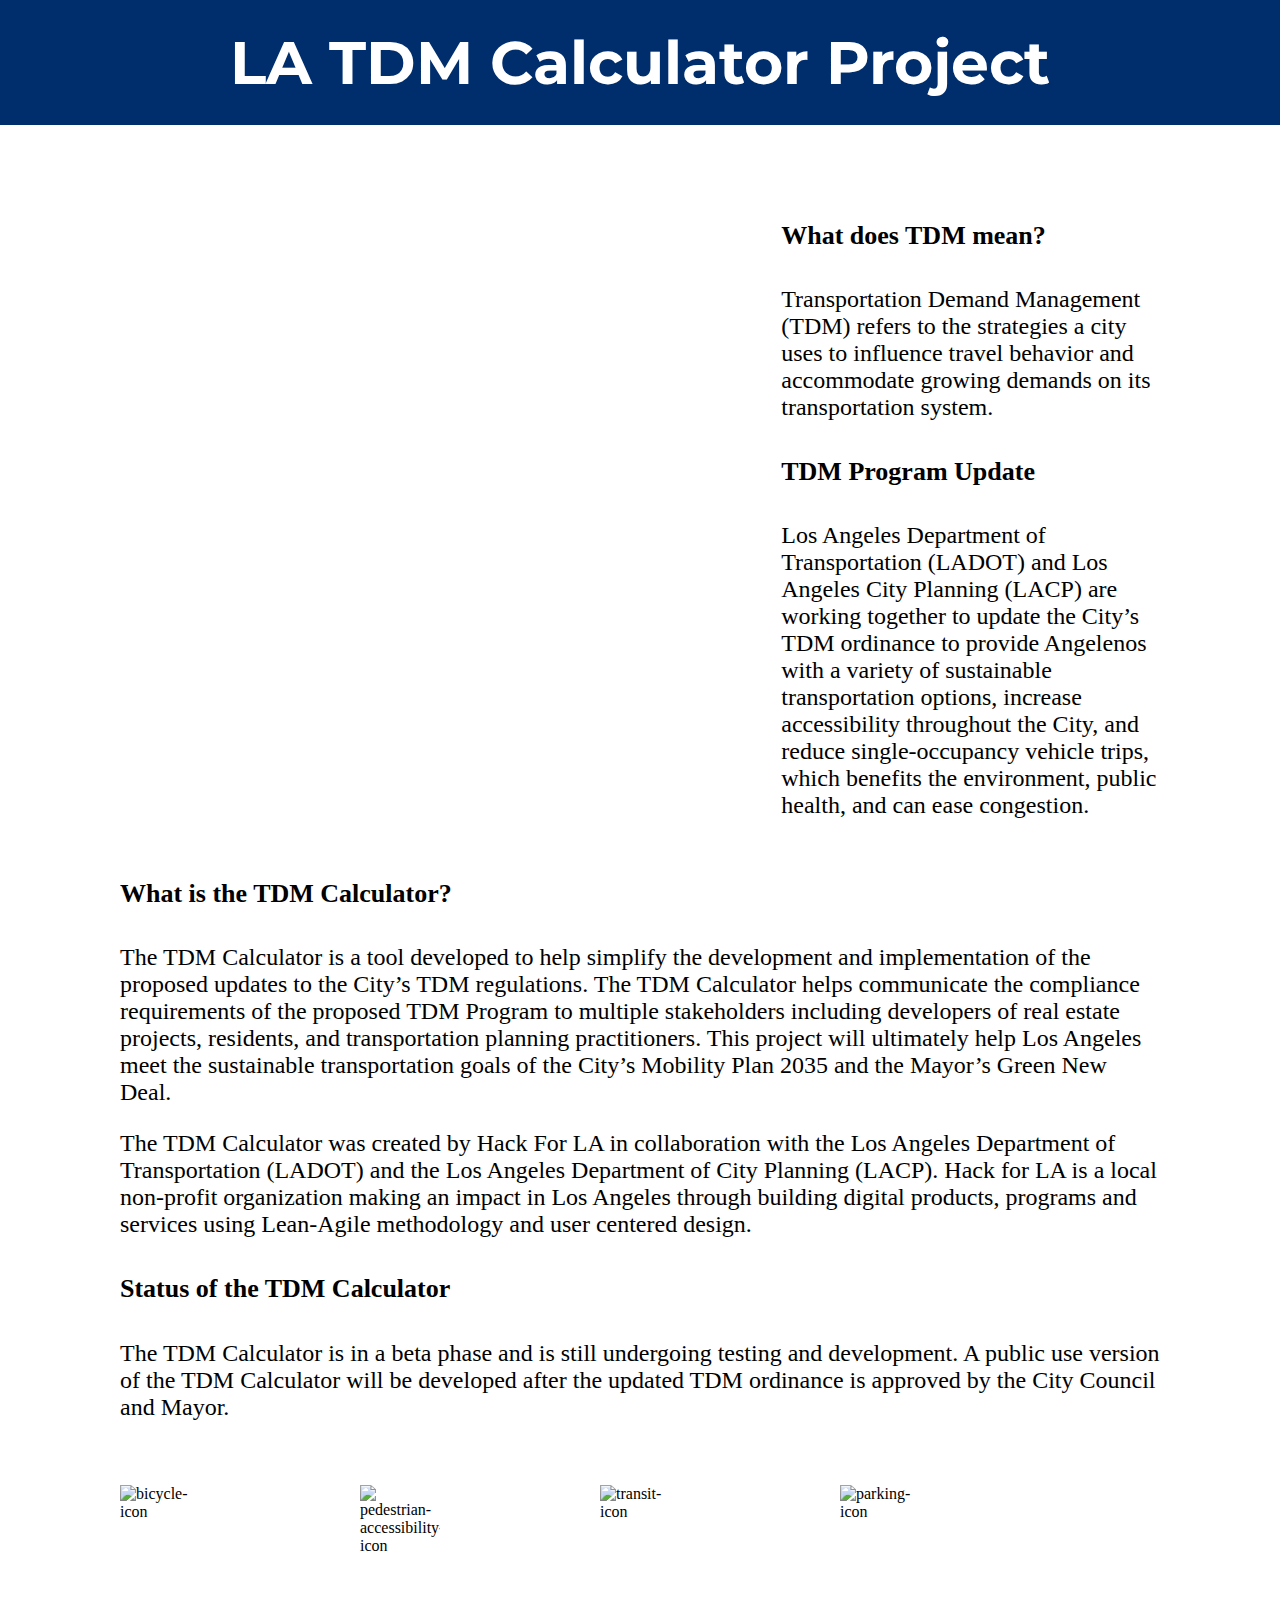
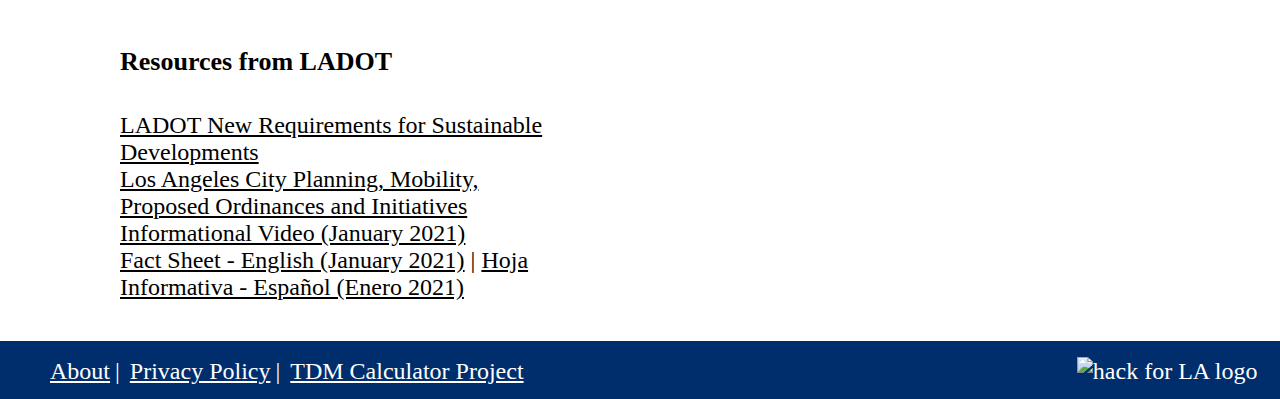
==== index.html @ 83fa420b "aligned v2 index.html layout with figma" ====
<!DOCTYPE html>
<html lang="en">
<head>
    <script></script>
    <meta charset="UTF-8">
    <meta http-equiv="X-UA-Compatible" content="IE=edge">
    <meta name="viewport" content="width=device-width, initial-scale=1.0">
    <link rel="stylesheet" href="style.css"></link>
    <link href="https://fonts.googleapis.com/css2?family=Montserrat:wght@500&display=swap" rel="stylesheet">
    <link href="src/fonts/Calibri.ttf" rel="stylesheet"></link>
    <title>LA TDM Calculator</title>
</head>
<body>
    <header></header>
    <main>
        <div class="header-bg-img">
            <h1>
                LA TDM Calculator Project
            </h1>
        </div>
        <section class="body-section">
            <div style="display: flex; flex-direction: row;">
                <div class="laptop-mockup" style="flex: 5; margin-right:30px;" ></div>
                <div style="flex: 3;">
                    <h4 style="position: relative;">What does TDM mean?</h4>
                    <p style="justify-self: flex start;">Transportation Demand Management (TDM) refers to the strategies a city uses to influence travel behavior and accommodate growing demands on its transportation system. </p>
           
                    <div>
                        <h4>TDM Program Update</h4>
                        <p>Los Angeles Department of Transportation (LADOT) and Los Angeles City Planning (LACP) are working together to update the City’s TDM ordinance to provide Angelenos with a variety of sustainable transportation options, increase accessibility throughout the City, and reduce single-occupancy vehicle trips, which benefits the environment, public health, and can ease congestion. </p>
                    </div>
                </div>            
            </div>

            <div>
                <h4>What is the TDM Calculator?</h4>
                <p>The TDM Calculator is a tool developed to help simplify the development and implementation of the proposed updates to the City’s TDM regulations. The TDM Calculator helps communicate the compliance requirements of the proposed TDM Program to multiple stakeholders including developers of real estate projects, residents, and transportation planning practitioners. This project will ultimately help Los Angeles meet the sustainable transportation goals of the City’s Mobility Plan 2035 and the Mayor’s Green New Deal. </p> 
            </div>
            <p>The TDM Calculator was created by Hack For LA in collaboration with the Los Angeles Department of Transportation (LADOT) and the Los Angeles Department of City Planning (LACP). Hack for LA is a local non-profit organization making an impact in Los Angeles through building digital products, programs and services using Lean-Agile methodology and user centered design. </p>
            <div>
                <h4>Status of the TDM Calculator</h4>
                <p>The TDM Calculator is in a beta phase and is still undergoing testing and development. A public use version of the TDM Calculator will be developed after the updated TDM ordinance is approved by the City Council and Mayor. </p>
            </div>
            <div class="logo-container">
                <ul>
                <li class="logo-item" style="margin-left: 0px;">
                    <img src="src/img/bicycle-icon.png" alt="bicycle-icon">
                </li>
                <li class="logo-item">
                    <img src="src/img/pedestrian-accessibility-icon.png" alt="pedestrian-accessibility-icon">
                </li>
                <li class="logo-item">
                    <img src="src/img/transit-icon.png" alt="transit-icon">
                </li>
                <li class="logo-item">
                    <img src="src/img/parking-icon.png" alt="parking-icon">
                </li>
            </ul>
                <div class="resource-container" style="margin-left: 0px;">
                    <h4 style="margin-top: 40px;">Resources from LADOT</h4>
                    <div class="body-text">
                        <a href="https://ladot.lacity.org/businesses/development-review#new-requirements-for-sustainable-developments">LADOT New Requirements for Sustainable Developments</a> 
                        <br>
                        <a href="https://planning.lacity.org/plans-policies/initiatives-policies/mobility">Los Angeles City Planning, Mobility, Proposed Ordinances and Initiatives</a> 
                        <br>
                        <a href="https://www.youtube.com/watch?v=mAxseCqySuM&ab_channel=Planning4LA">Informational Video (January 2021)</a>
                        <br>
                        <a href="https://planning.lacity.org/odocument/d7e3780b-3155-44a4-98cf-0fd673a6612b/TDM-FactSheet_English.pdf">Fact Sheet - English (January 2021)</a> |
                        <a href="https://planning.lacity.org/odocument/9dae2614-5b29-4dce-8b8d-9060f6900386/TDM-FactSheet_Spanish.pdf">Hoja Informativa - Español (Enero 2021)</a>    
                    </div>
                </div>
            </div>
        </section>
    </main>

    
</body>
<footer class="main-footer">
    <nav> 
        <div>
            <ul class="inline-list">
                <li>
                    <a href="https://www.hackforla.org/" rel='next'>
                    About
                    </a>
                </li>
                <li> | </li>
                <li>
                    <a href="/privacy-policy.html" rel='next'>
                    Privacy Policy
                    </a>
                </li>
                <li> | </li>
                <li>
                    <a href="https://www.hackforla.org/" rel='next'>
                    TDM Calculator Project
                    </a>
                </li>
                <li class="footer-logo">
                    <div id="hfla-logo">
                        <a href="https://www.hackforla.org/"><img src="/src/img/hackforla-logo.png" alt="hack for LA logo"></a>
                    </div> 
                </li>
            </ul>
            
        </div>
    </nav>
</footer>
</html>
---- style.css ----
body {
    font-family: Calibri;
    background-color: #ffffff;
    color: #000000;
    margin: 0 0 0 0;
}

body a {
    color: #000000;
}

.header-bg-img h1 {
    display: flex;
    margin-block-start: 0px;
    margin-block-end: 0px;
    color: #ffffff;
    align-items: center;
    text-align: center;
    font-family: 'Montserrat', sans-serif;
    font-weight: bold;
    font-size: 60px;
}

.header-bg-img {
    height: 75px;
    display: flex;
    background-color: #002E6D;
    width: 100%;
    justify-content: center;
    padding-top: 25px;
    padding-bottom: 25px;
}


h2 {
    color:#0F2940;
    font-size:32px; 
    font-weight: 700;

  }


h4 {
    position: relative;
    font-family: Calibri;
    font-style: normal;
 
    font-size: 26px;
    line-height: 32px;
}



.body-section {
    padding: 60px 120px 40px 120px;
}

.body-text {


    font-size: 24px; 
    font-weight: 400;
}

p {


    font-size: 24px; 
    font-weight: 400;
}

.laptop-mockup {
    /* position: relative;
    left: 6.25%;
    right: 73.26%;
    top: 57.82%;
    bottom: 34.76%; */
    /* width: 295px;
    height: 177.7px; */
    background-image: url('src/img/Laptop-Mockup.png');
    background-size: contain;
    background-repeat: no-repeat;
    background-position: center;
}

.logo-container ul {
    display: flex;
    padding-inline-start: 0px;
}

.logo-item {
    margin:40px 80px 40px 80px;
    display: block;
    /* grid-row: auto; */
    width: 80px;
    height: 81px;
  
}

.logo-container .logo-item img {
    display: block;
    /* margin-left: auto;
    margin-right: auto; */
}

.logo-container .resource-container {
    display: block;
    padding-right: 600px;
    padding-left:0px;
  }

.main-footer {
    background: #002E6D;
    position: absolute;
    left: 0;
    width: 100%;
}
  


ul.inline-list {
    display: flex;
    margin-block-start: 1px;
    margin-block-end: 1px;
    margin-bottom: 1%;
}

.main-footer .inline-list li {
    display: block;
    margin-top: auto;
    color: #FFFFFF;
    font-family: Calibri;
    font-style: normal;
    font-weight: normal;
    font-size:24px;
    line-height: 29px;
    list-style-type: none;
    padding: 15px 0px 0px 5px;

}

.main-footer .inline-list a {
    color: #FFFFFF;
    font-family: Calibri;
    font-style: normal;
    font-weight: normal;
    font-size:24px;
    line-height: 29px;
    list-style-type: none;
    padding: 50px 0px 0px 5px;
}

.inline-list .footer-logo {
    flex-grow: 1;
}

#hfla-logo img {
    height: 20%;
    padding-right: 3%;
    float: right;

}
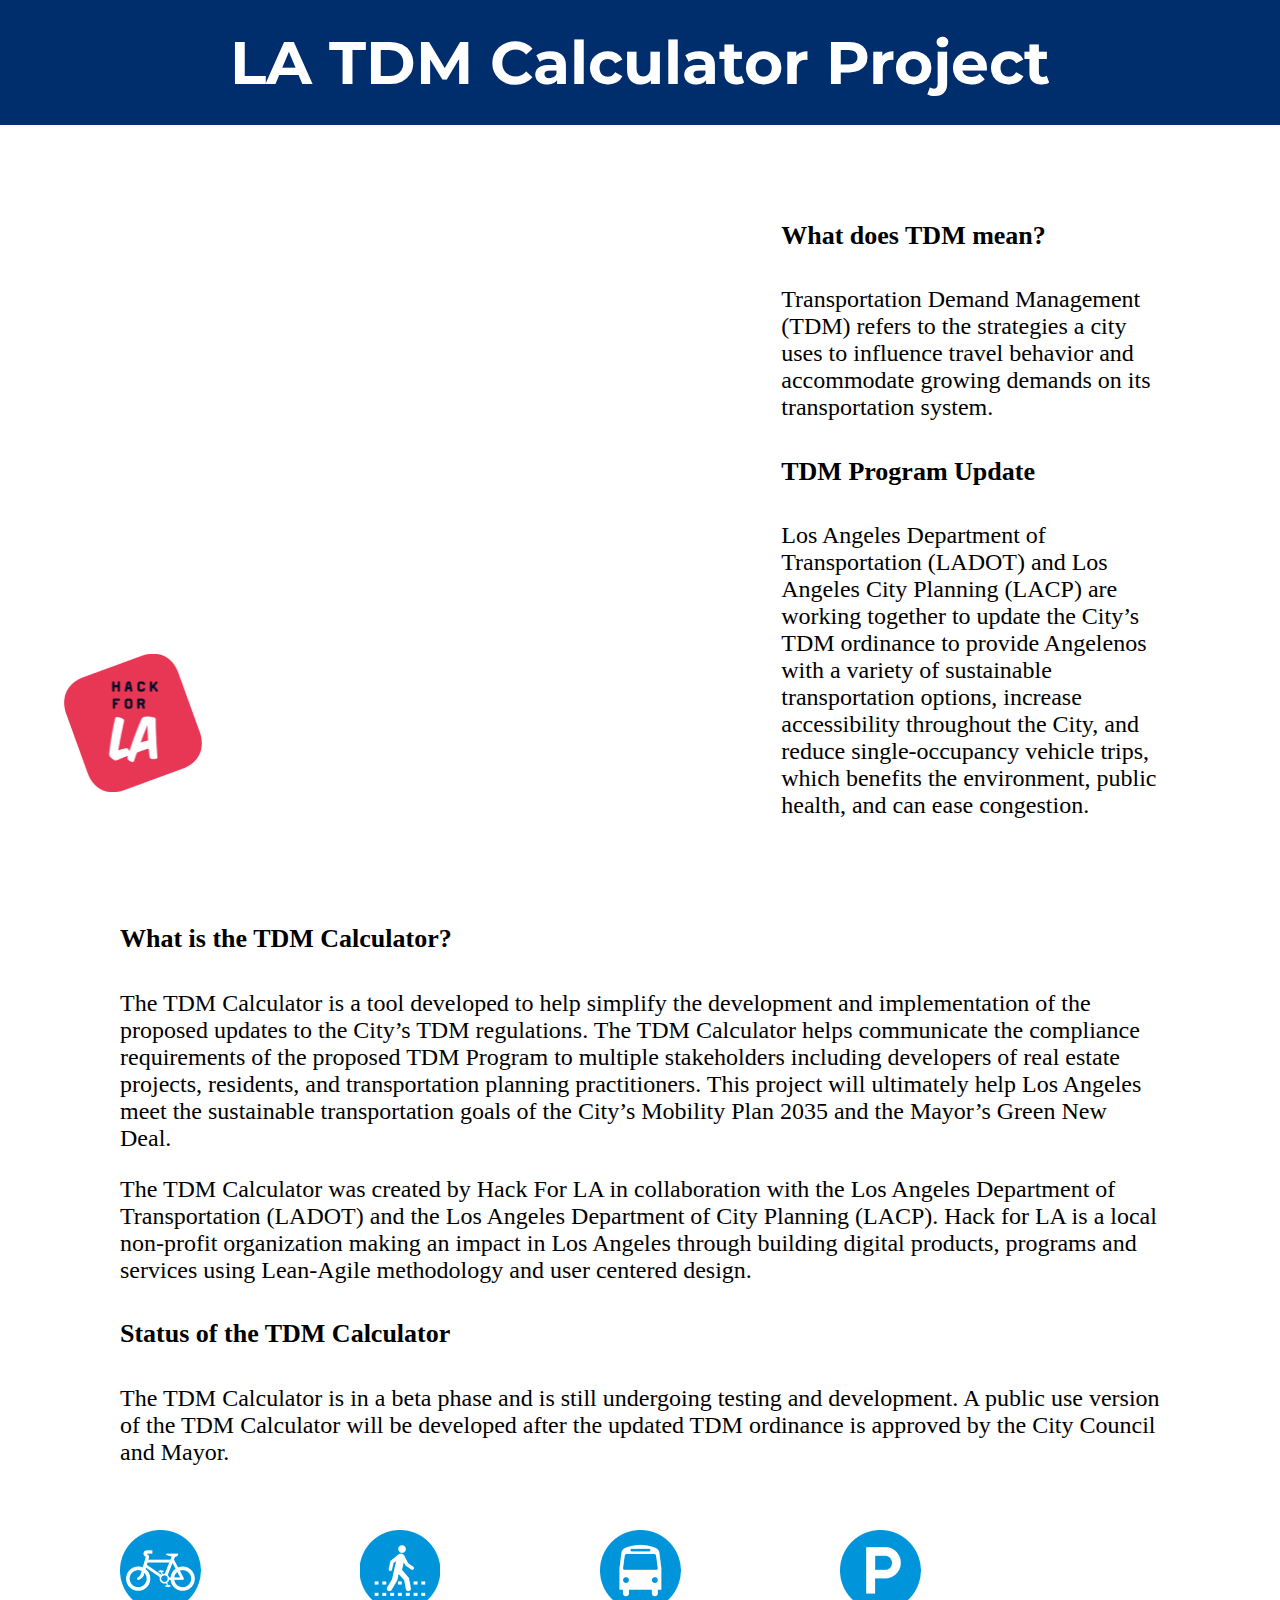
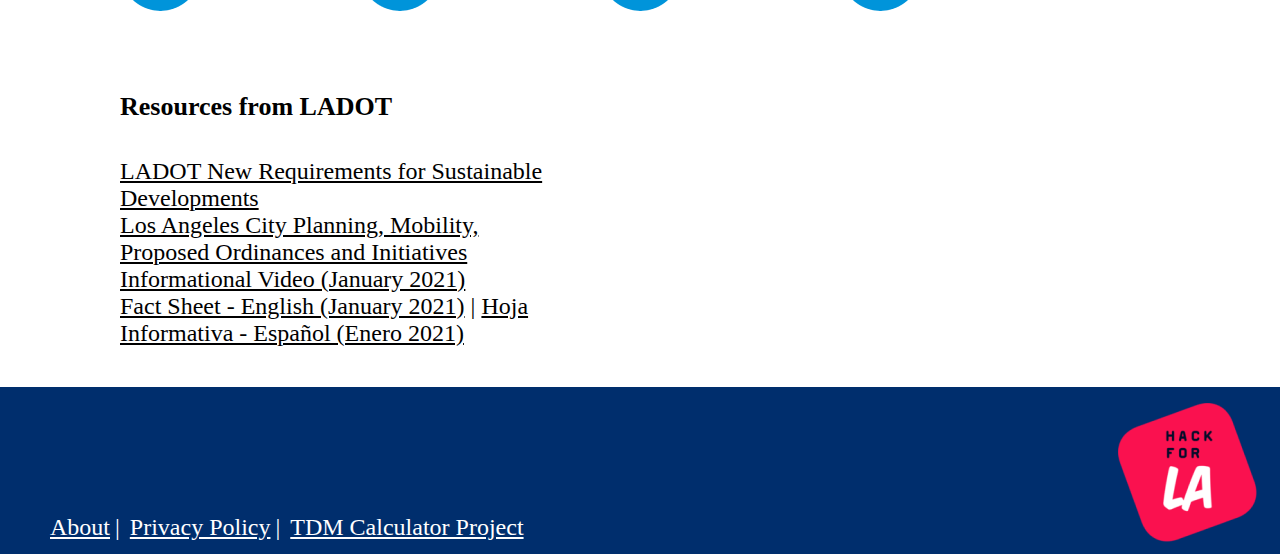
==== commit c76b7b5f: "Merge pull request #6 from qiqicodes/v2-tdm-calculator-landing-pages" ====
--- a/index.html
+++ b/index.html
@@ -24,15 +24,16 @@
                 <div style="flex: 3;">
                     <h4 style="position: relative;">What does TDM mean?</h4>
                     <p style="justify-self: flex start;">Transportation Demand Management (TDM) refers to the strategies a city uses to influence travel behavior and accommodate growing demands on its transportation system. </p>
-           
                     <div>
                         <h4>TDM Program Update</h4>
                         <p>Los Angeles Department of Transportation (LADOT) and Los Angeles City Planning (LACP) are working together to update the City’s TDM ordinance to provide Angelenos with a variety of sustainable transportation options, increase accessibility throughout the City, and reduce single-occupancy vehicle trips, which benefits the environment, public health, and can ease congestion. </p>
                     </div>
                 </div>            
             </div>
-
             <div>
+                <img class="logo-overlay" src="/src/img/HackforLA-logo-overlay.png" alt="hack for la logo">
+            </div>
+            <div style="margin-top: 80px;">
                 <h4>What is the TDM Calculator?</h4>
                 <p>The TDM Calculator is a tool developed to help simplify the development and implementation of the proposed updates to the City’s TDM regulations. The TDM Calculator helps communicate the compliance requirements of the proposed TDM Program to multiple stakeholders including developers of real estate projects, residents, and transportation planning practitioners. This project will ultimately help Los Angeles meet the sustainable transportation goals of the City’s Mobility Plan 2035 and the Mayor’s Green New Deal. </p> 
             </div>
--- a/style.css
+++ b/style.css
@@ -3,6 +3,8 @@
     background-color: #ffffff;
     color: #000000;
     margin: 0 0 0 0;
+    font-size: 24px; 
+    font-weight: 400;
 }
 
 body a {
@@ -33,18 +35,13 @@
 
 
 h2 {
-    color:#0F2940;
     font-size:32px; 
     font-weight: 700;
-
-  }
+}
 
 
 h4 {
-    position: relative;
-    font-family: Calibri;
     font-style: normal;
- 
     font-size: 26px;
     line-height: 32px;
 }
@@ -55,34 +52,22 @@
     padding: 60px 120px 40px 120px;
 }
 
-.body-text {
-
-
-    font-size: 24px; 
-    font-weight: 400;
-}
-
-p {
-
-
-    font-size: 24px; 
-    font-weight: 400;
-}
-
 .laptop-mockup {
-    /* position: relative;
-    left: 6.25%;
-    right: 73.26%;
-    top: 57.82%;
-    bottom: 34.76%; */
-    /* width: 295px;
-    height: 177.7px; */
     background-image: url('src/img/Laptop-Mockup.png');
     background-size: contain;
     background-repeat: no-repeat;
     background-position: center;
+    z-index: 1;
 }
 
+.logo-overlay {
+    position: absolute;
+    width: 138px;
+    height: 138px;
+    bottom: 12%;
+    left:5%;
+    z-index: 4;
+}
 .logo-container ul {
     display: flex;
     padding-inline-start: 0px;
@@ -91,16 +76,12 @@
 .logo-item {
     margin:40px 80px 40px 80px;
     display: block;
-    /* grid-row: auto; */
     width: 80px;
     height: 81px;
-  
 }
 
 .logo-container .logo-item img {
     display: block;
-    /* margin-left: auto;
-    margin-right: auto; */
 }
 
 .logo-container .resource-container {
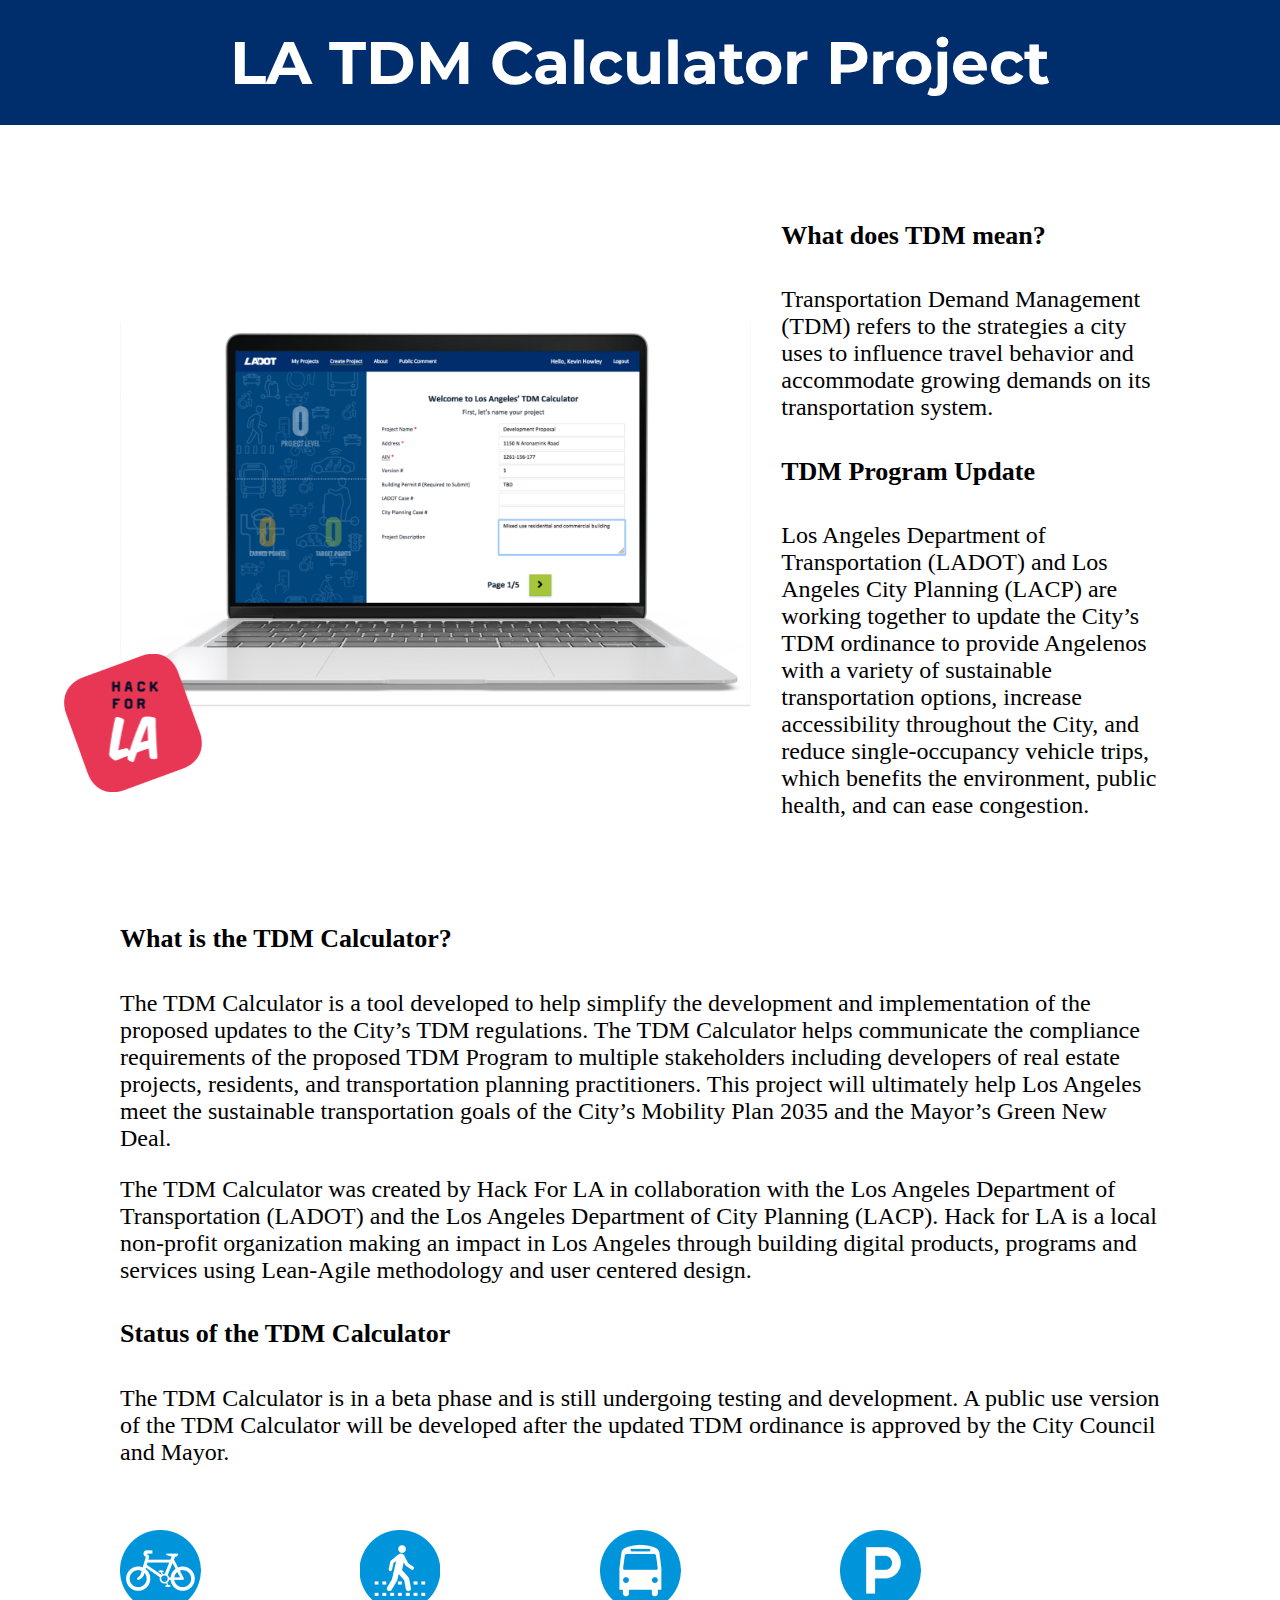
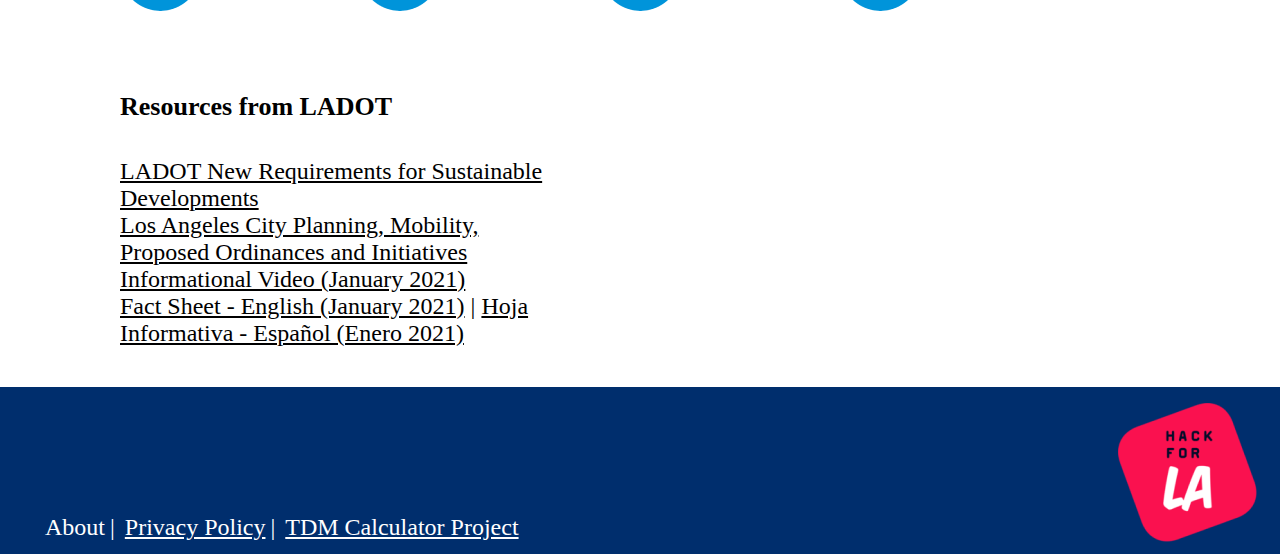
==== commit 5b60c536: "Merge pull request #9 from qiqicodes/v2-tdm-calculator-landing-pages" ====
--- a/index.html
+++ b/index.html
@@ -81,9 +81,7 @@
         <div>
             <ul class="inline-list">
                 <li>
-                    <a href="https://www.hackforla.org/" rel='next'>
                     About
-                    </a>
                 </li>
                 <li> | </li>
                 <li>
@@ -93,7 +91,7 @@
                 </li>
                 <li> | </li>
                 <li>
-                    <a href="https://www.hackforla.org/" rel='next'>
+                    <a href="https://www.hackforla.org/projects/tdm-calculator" rel='next'>
                     TDM Calculator Project
                     </a>
                 </li>
@@ -107,4 +105,4 @@
         </div>
     </nav>
 </footer>
-</html>+</html>
--- a/style.css
+++ b/style.css
@@ -53,7 +53,7 @@
 }
 
 .laptop-mockup {
-    background-image: url('src/img/Laptop-Mockup.png');
+    background-image: url('src/img/laptop-mockup.png');
     background-size: contain;
     background-repeat: no-repeat;
     background-position: center;
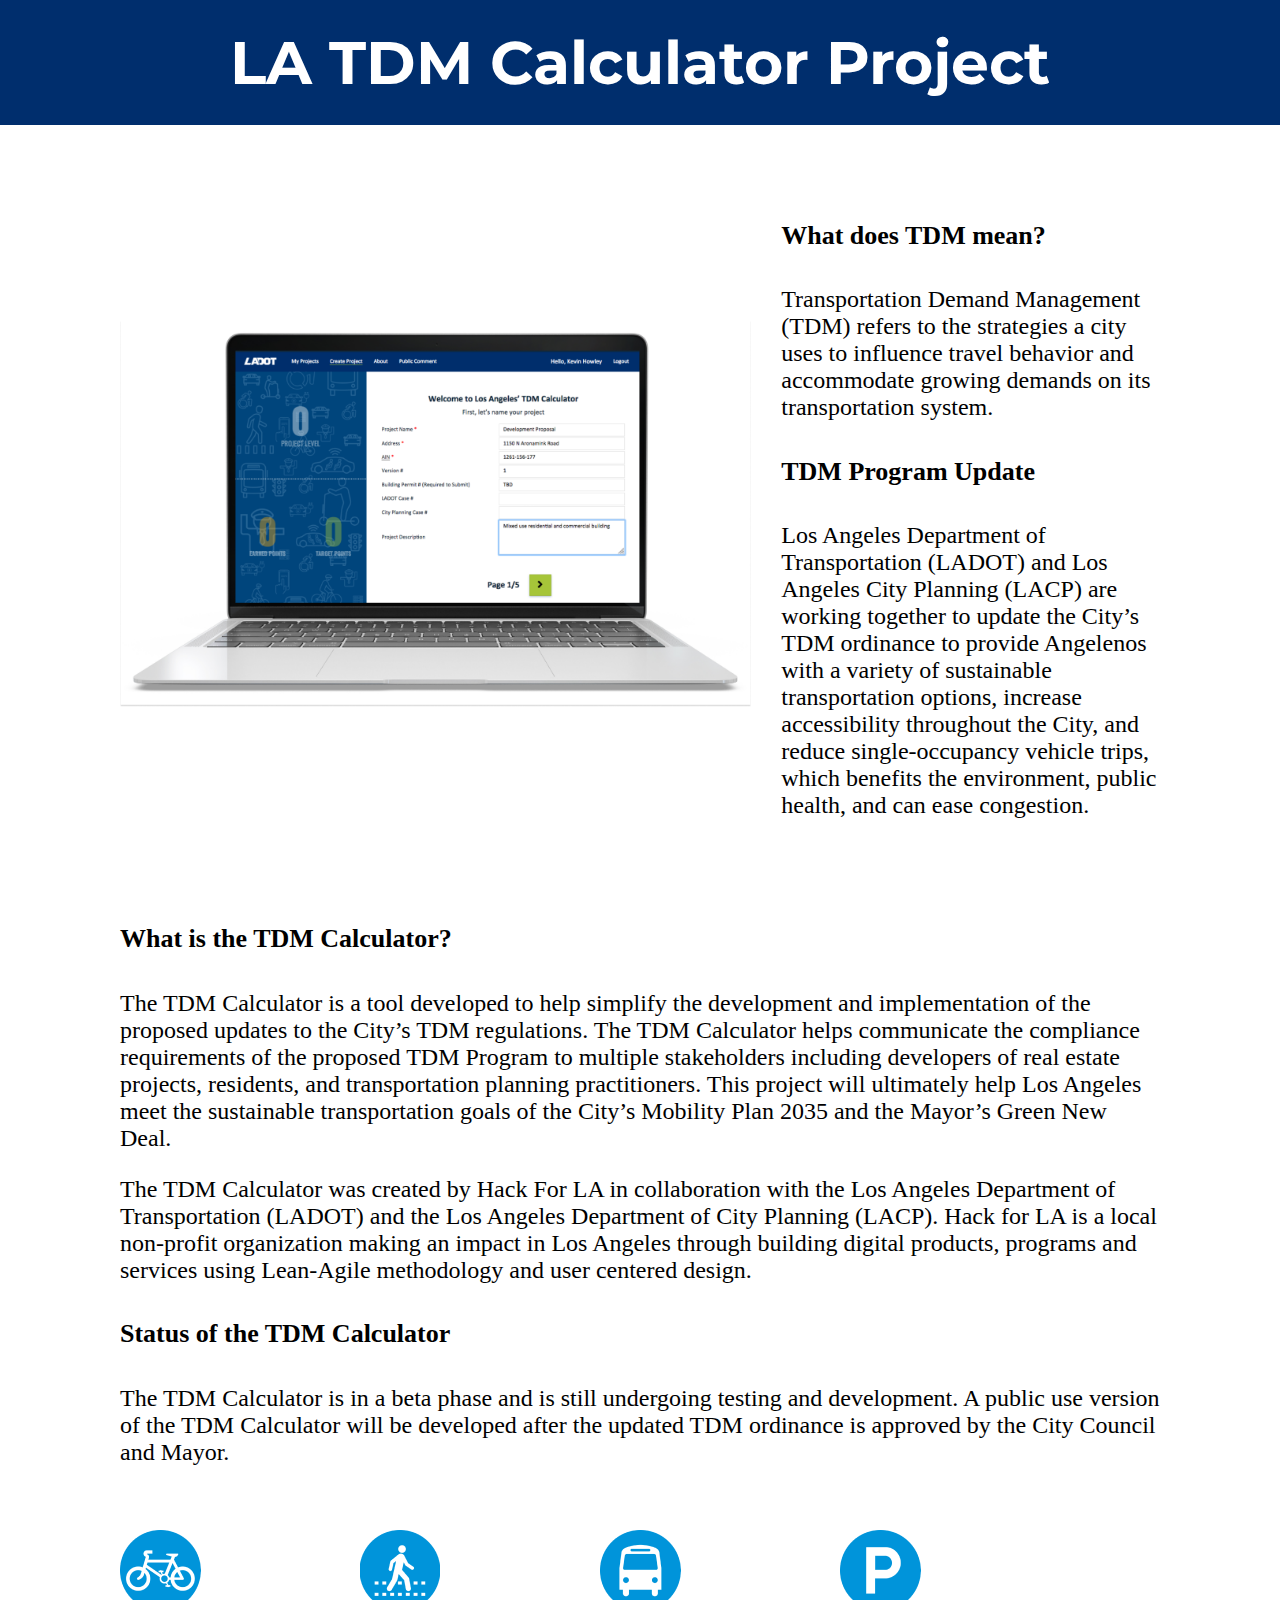
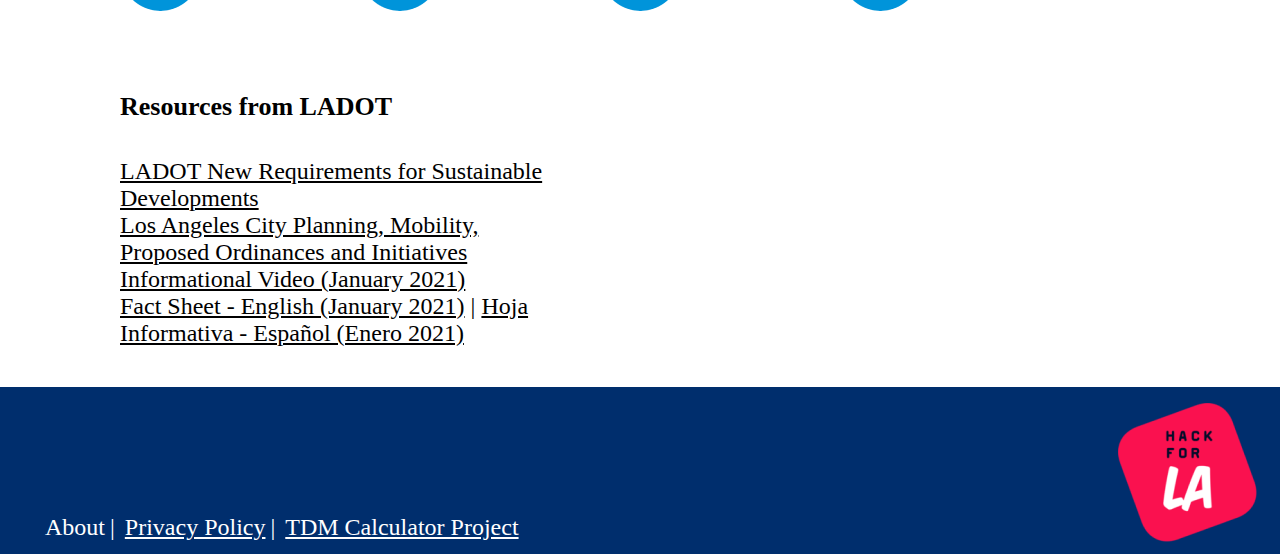
==== commit 7c01f191: "Update index.html" ====
--- a/index.html
+++ b/index.html
@@ -30,9 +30,7 @@
                     </div>
                 </div>            
             </div>
-            <div>
-                <img class="logo-overlay" src="/src/img/HackforLA-logo-overlay.png" alt="hack for la logo">
-            </div>
+
             <div style="margin-top: 80px;">
                 <h4>What is the TDM Calculator?</h4>
                 <p>The TDM Calculator is a tool developed to help simplify the development and implementation of the proposed updates to the City’s TDM regulations. The TDM Calculator helps communicate the compliance requirements of the proposed TDM Program to multiple stakeholders including developers of real estate projects, residents, and transportation planning practitioners. This project will ultimately help Los Angeles meet the sustainable transportation goals of the City’s Mobility Plan 2035 and the Mayor’s Green New Deal. </p> 
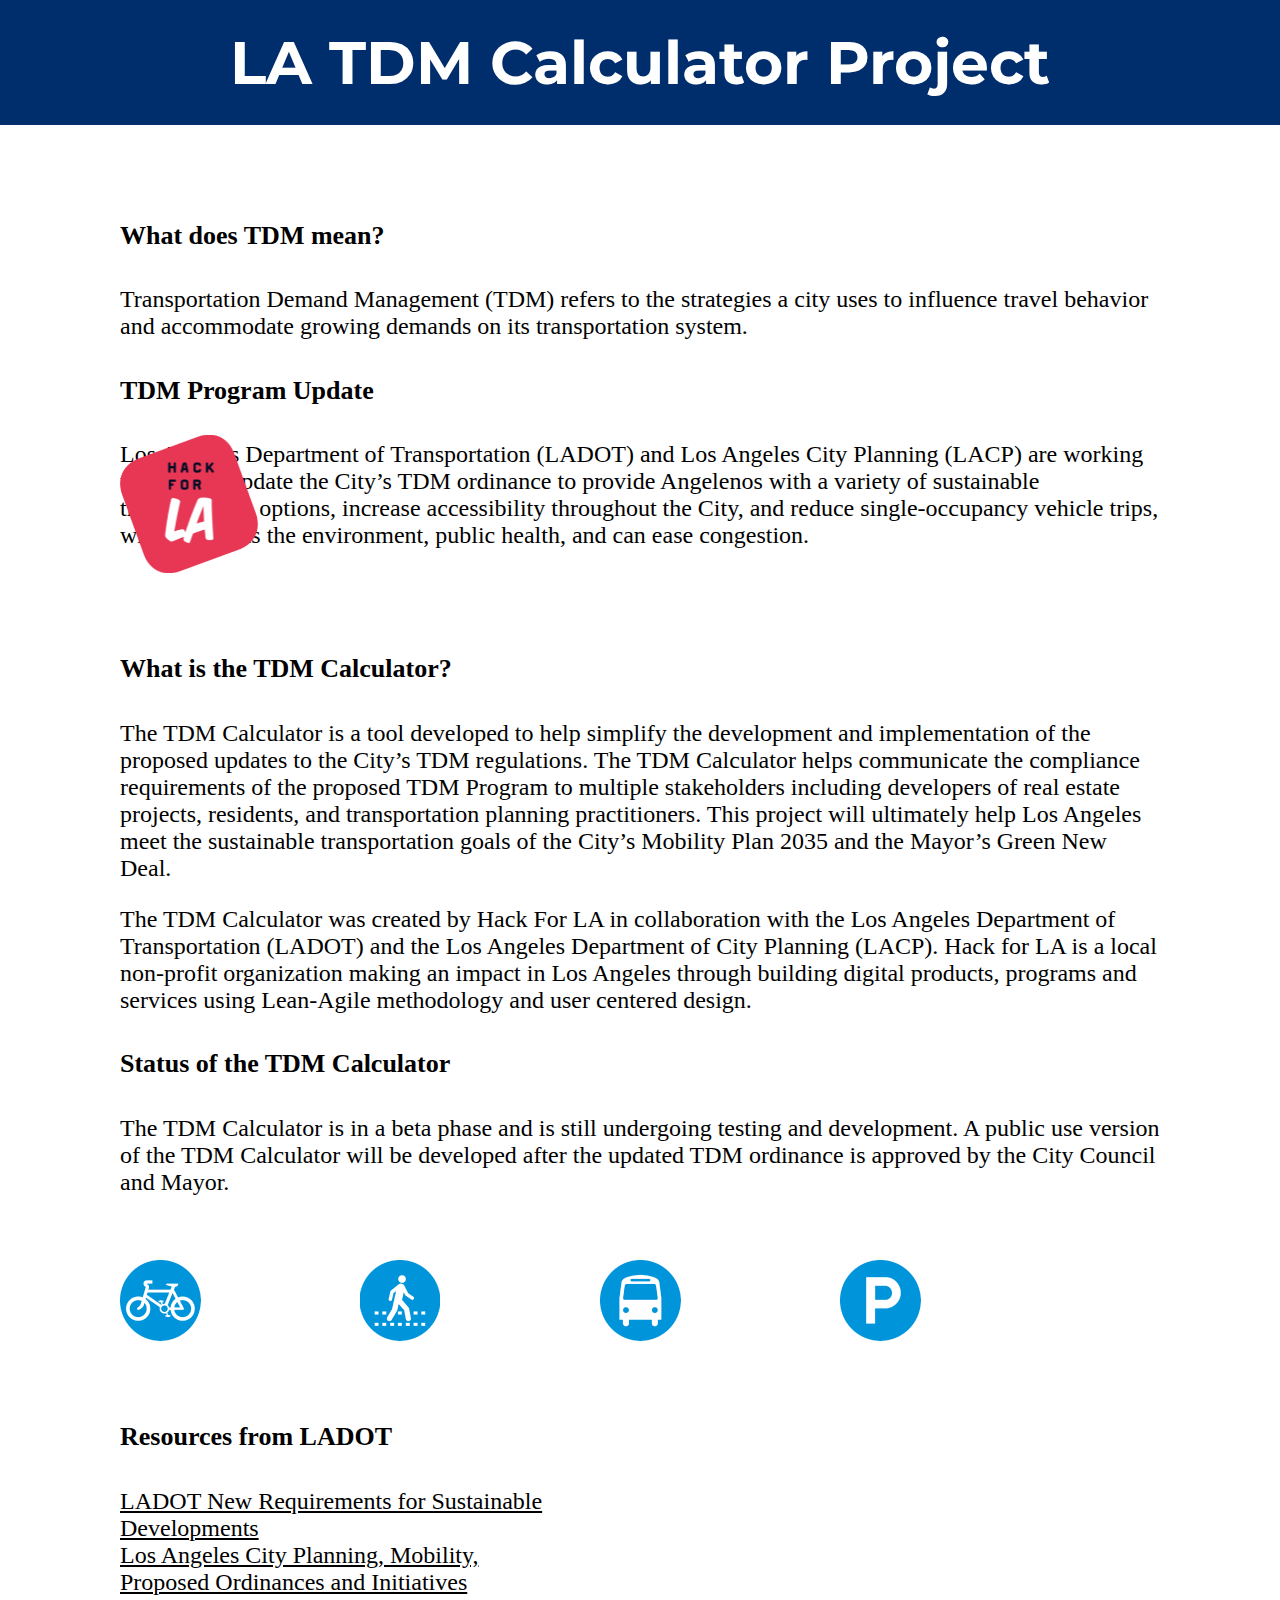
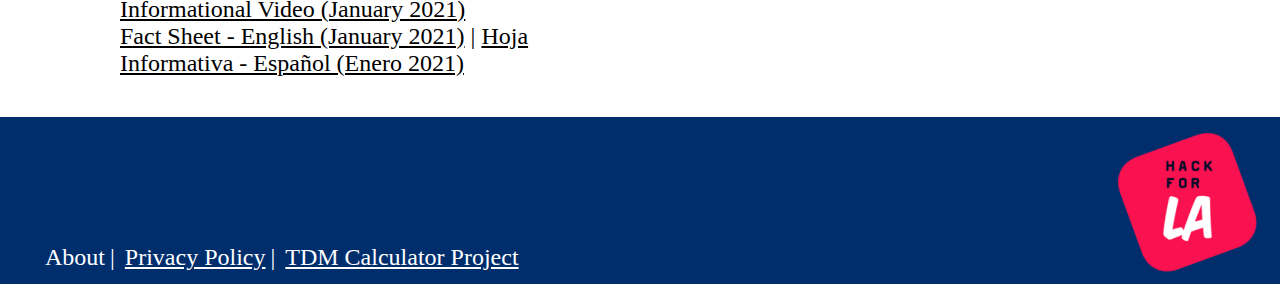
==== commit a1e58ac5: "moved laptop-mockup inline styling to style.css" ====
--- a/index.html
+++ b/index.html
@@ -20,7 +20,9 @@
         </div>
         <section class="body-section">
             <div style="display: flex; flex-direction: row;">
-                <div class="laptop-mockup" style="flex: 5; margin-right:30px;" ></div>
+                <div class="laptop-mockup" >
+                    <img class="logo-overlay" src="/src/img/HackforLA-logo-overlay.png" alt="hack for la logo">
+                </div>
                 <div style="flex: 3;">
                     <h4 style="position: relative;">What does TDM mean?</h4>
                     <p style="justify-self: flex start;">Transportation Demand Management (TDM) refers to the strategies a city uses to influence travel behavior and accommodate growing demands on its transportation system. </p>
--- a/style.css
+++ b/style.css
@@ -53,10 +53,11 @@
 }
 
 .laptop-mockup {
-    background-image: url('src/img/laptop-mockup.png');
+    background-image: url('src/img/laptop-mockup-2.png');
     background-size: contain;
     background-repeat: no-repeat;
     background-position: center;
+    position: relative;
     z-index: 1;
 }
 
@@ -64,8 +65,8 @@
     position: absolute;
     width: 138px;
     height: 138px;
-    bottom: 12%;
-    left:5%;
+    bottom: 0%;
+    left:0%;
     z-index: 4;
 }
 .logo-container ul {
@@ -140,4 +141,4 @@
     padding-right: 3%;
     float: right;
 
-}+}
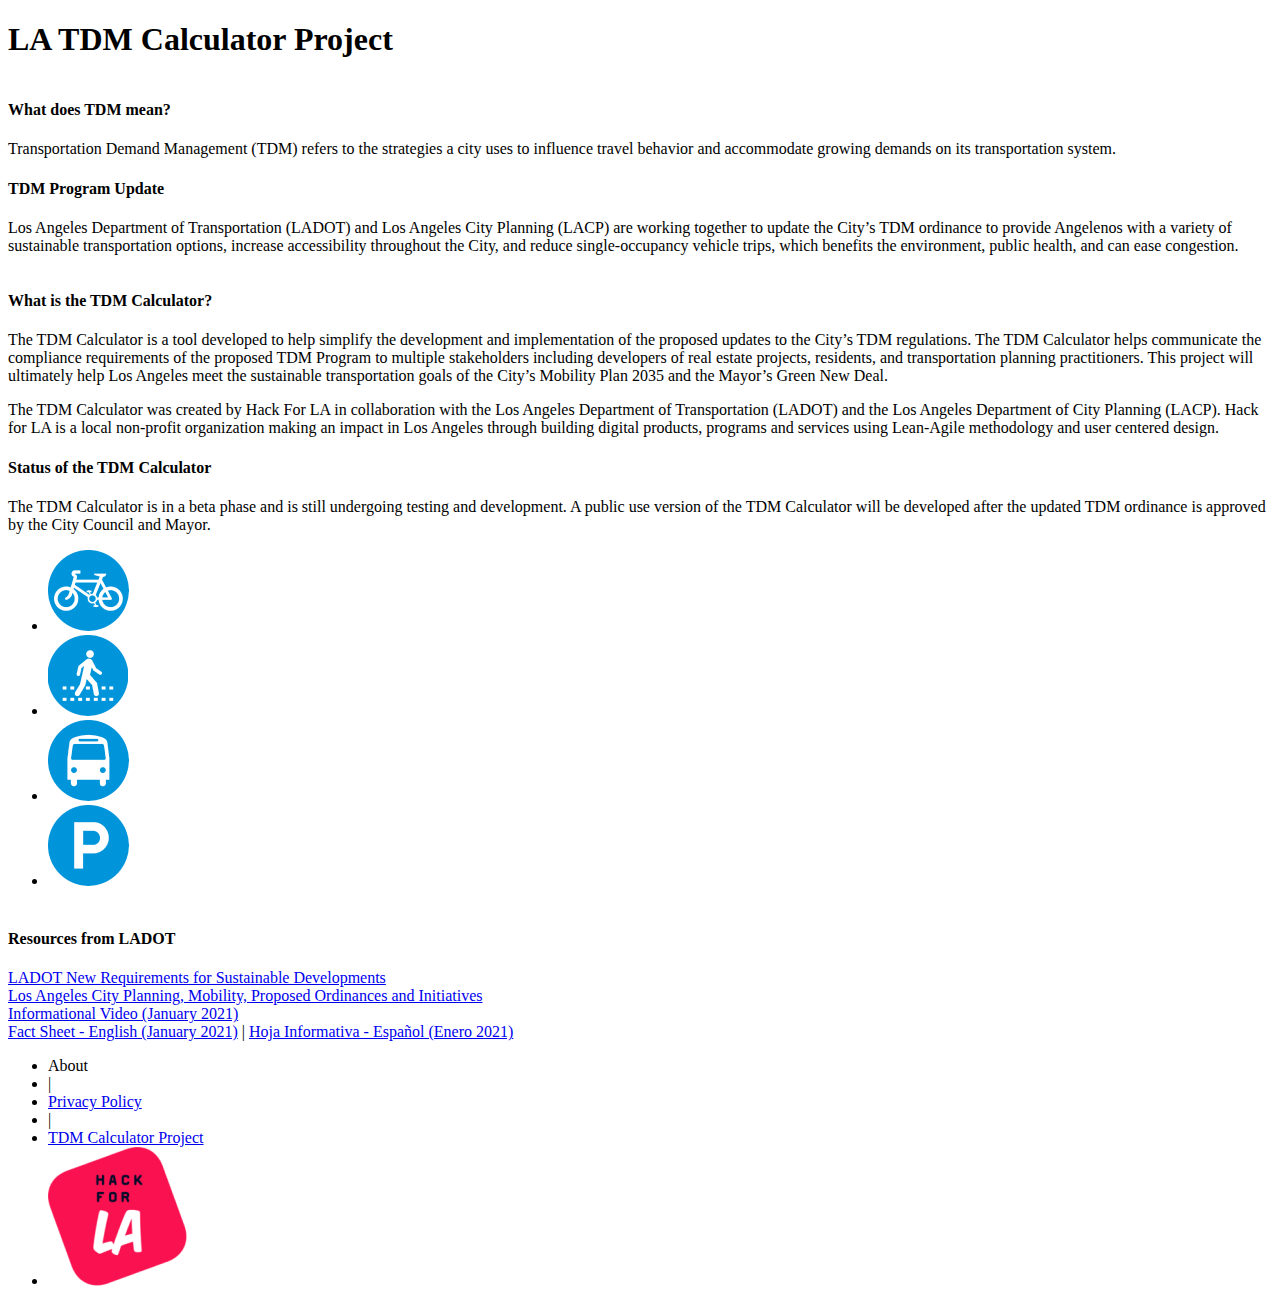
==== commit 365ec724: "updated new laptop mockup png, add @media for 1600px+ viewport" ====
--- a/index.html
+++ b/index.html
@@ -20,9 +20,7 @@
         </div>
         <section class="body-section">
             <div style="display: flex; flex-direction: row;">
-                <div class="laptop-mockup" >
-                    <img class="logo-overlay" src="/src/img/HackforLA-logo-overlay.png" alt="hack for la logo">
-                </div>
+                <div class="laptop-mockup"></div>
                 <div style="flex: 3;">
                     <h4 style="position: relative;">What does TDM mean?</h4>
                     <p style="justify-self: flex start;">Transportation Demand Management (TDM) refers to the strategies a city uses to influence travel behavior and accommodate growing demands on its transportation system. </p>
@@ -33,7 +31,7 @@
                 </div>            
             </div>
 
-            <div style="margin-top: 80px;">
+            <div>
                 <h4>What is the TDM Calculator?</h4>
                 <p>The TDM Calculator is a tool developed to help simplify the development and implementation of the proposed updates to the City’s TDM regulations. The TDM Calculator helps communicate the compliance requirements of the proposed TDM Program to multiple stakeholders including developers of real estate projects, residents, and transportation planning practitioners. This project will ultimately help Los Angeles meet the sustainable transportation goals of the City’s Mobility Plan 2035 and the Mayor’s Green New Deal. </p> 
             </div>
--- a/style.css
+++ b/style.css
@@ -1,4 +1,5 @@
-body {
+@media screen and (min-width: 1600px) {
+    body {
     font-family: Calibri;
     background-color: #ffffff;
     color: #000000;
@@ -58,17 +59,10 @@
     background-repeat: no-repeat;
     background-position: center;
     position: relative;
-    z-index: 1;
+    flex: 5; 
+    margin-right:30px;
 }
 
-.logo-overlay {
-    position: absolute;
-    width: 138px;
-    height: 138px;
-    bottom: 0%;
-    left:0%;
-    z-index: 4;
-}
 .logo-container ul {
     display: flex;
     padding-inline-start: 0px;
@@ -142,3 +136,5 @@
     float: right;
 
 }
+}
+
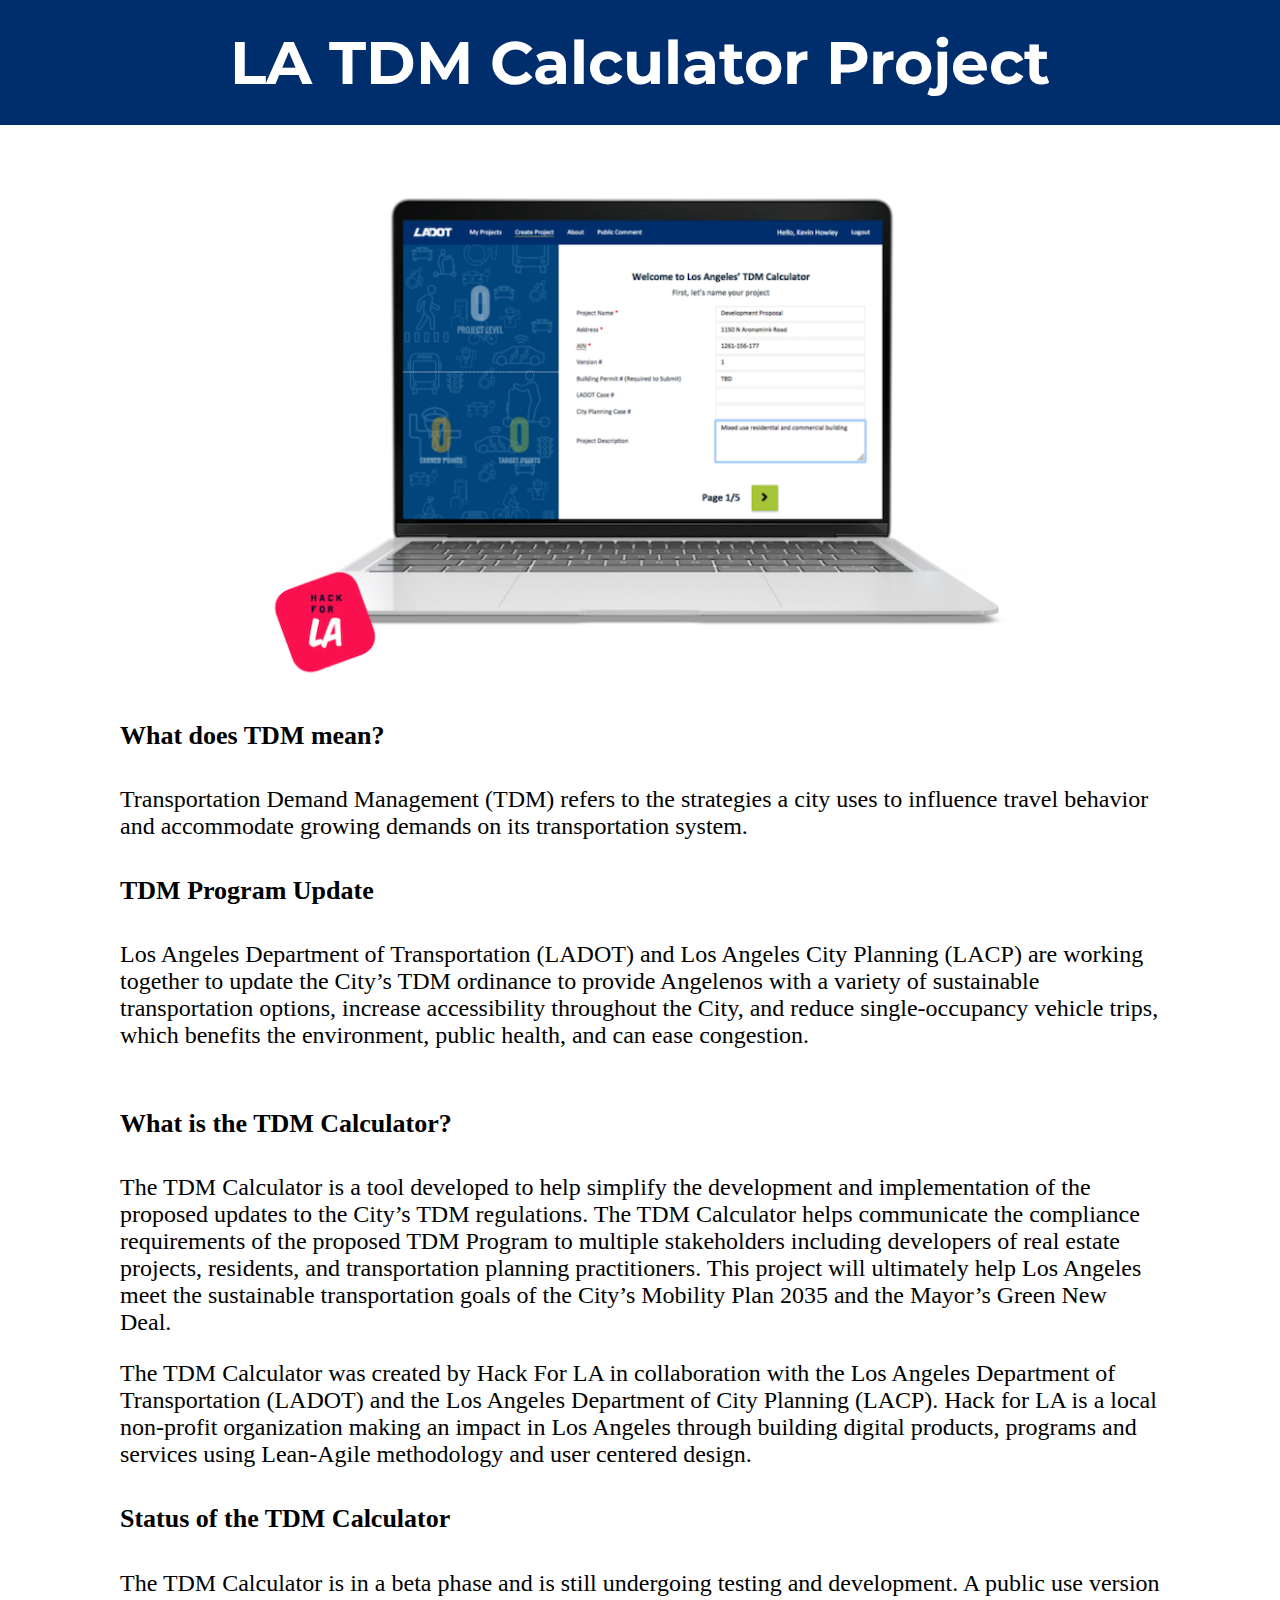
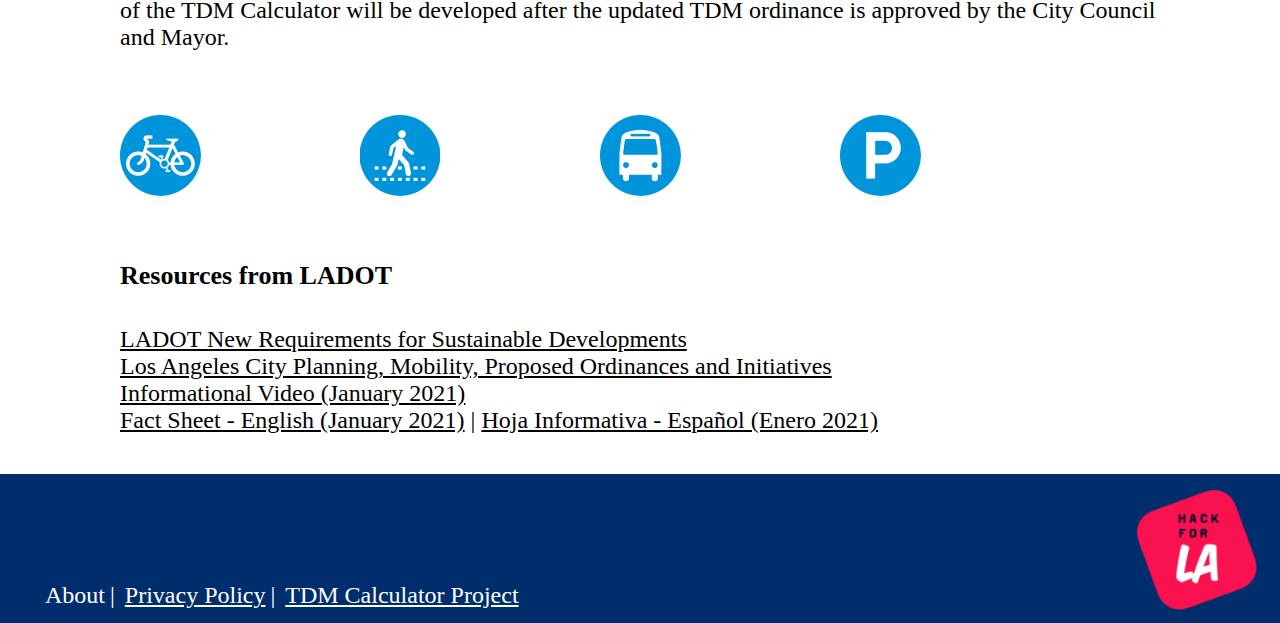
==== commit 84e5313b: "responsive mobile and desktop views" ====
--- a/index.html
+++ b/index.html
@@ -19,9 +19,9 @@
             </h1>
         </div>
         <section class="body-section">
-            <div style="display: flex; flex-direction: row;">
+            <div class="top-container">
                 <div class="laptop-mockup"></div>
-                <div style="flex: 3;">
+                <div class="first-text-div">
                     <h4 style="position: relative;">What does TDM mean?</h4>
                     <p style="justify-self: flex start;">Transportation Demand Management (TDM) refers to the strategies a city uses to influence travel behavior and accommodate growing demands on its transportation system. </p>
                     <div>
@@ -30,7 +30,6 @@
                     </div>
                 </div>            
             </div>
-
             <div>
                 <h4>What is the TDM Calculator?</h4>
                 <p>The TDM Calculator is a tool developed to help simplify the development and implementation of the proposed updates to the City’s TDM regulations. The TDM Calculator helps communicate the compliance requirements of the proposed TDM Program to multiple stakeholders including developers of real estate projects, residents, and transportation planning practitioners. This project will ultimately help Los Angeles meet the sustainable transportation goals of the City’s Mobility Plan 2035 and the Mayor’s Green New Deal. </p> 
@@ -56,7 +55,7 @@
                 </li>
             </ul>
                 <div class="resource-container" style="margin-left: 0px;">
-                    <h4 style="margin-top: 40px;">Resources from LADOT</h4>
+                    <h4 style="margin-top: 2%;">Resources from LADOT</h4>
                     <div class="body-text">
                         <a href="https://ladot.lacity.org/businesses/development-review#new-requirements-for-sustainable-developments">LADOT New Requirements for Sustainable Developments</a> 
                         <br>
--- a/style.css
+++ b/style.css
@@ -1,140 +1,728 @@
-@media screen and (min-width: 1600px) {
+
+
+
+
+@media screen and (min-width: 1400px) {
     body {
-    font-family: Calibri;
-    background-color: #ffffff;
-    color: #000000;
-    margin: 0 0 0 0;
-    font-size: 24px; 
-    font-weight: 400;
+        font-family: Calibri;
+        background-color: #ffffff;
+        color: #000000;
+        margin: 0 0 0 0;
+        font-size: 24px; 
+        font-weight: 400;
+    }
+
+    body a {
+        color: #000000;
+    }
+
+    .header-bg-img h1 {
+        display: flex;
+        margin-block-start: 0px;
+        margin-block-end: 0px;
+        color: #ffffff;
+        align-items: center;
+        text-align: center;
+        font-family: 'Montserrat', sans-serif;
+        font-weight: bold;
+        font-size: 60px;
+    }
+
+    .header-bg-img {
+        height: 75px;
+        display: flex;
+        background-color: #002E6D;
+        width: 100%;
+        justify-content: center;
+        padding-top: 25px;
+        padding-bottom: 25px;
+    }
+
+
+    h2 {
+        font-size:32px; 
+        font-weight: 700;
+    }
+
+
+    h4 {
+        font-style: normal;
+        font-size: 26px;
+        line-height: 32px;
+    }
+
+    .body-section {
+        padding: 60px 120px 40px 120px;
+    }
+
+    .top-container {
+        display: flex; 
+        flex-direction: row;
+    }
+
+    .laptop-mockup {
+        background-image: url('src/img/laptop-mockup-2.png');
+        background-size: contain;
+        background-repeat: no-repeat;
+        background-position: center;
+        position: relative;
+        flex: 5; 
+        margin-right:30px;
+    }
+
+    .first-text-div {
+        flex: 3;
+    }
+
+    .logo-container ul {
+        display: flex;
+        padding-inline-start: 0px;
+    }
+
+    .logo-item {
+        margin:40px 80px 40px 80px;
+        display: block;
+        width: 80px;
+        height: 81px;
+    }
+
+    .logo-container .logo-item img {
+        display: block;
+    }
+
+    .logo-container .resource-container {
+        display: block;
+        padding-right: 600px;
+        padding-left:0px;
+    }
+
+    .main-footer {
+        position: absolute;
+        left: 0;
+        width: 100%;
+        background: #002E6D;
+    }
+        
+        
+    ul.inline-list {
+        display: flex;
+        margin-block-start: 1px;
+        margin-block-end: 1px;
+        margin-bottom: 1%;
+    }
+        
+    .main-footer .inline-list li {
+        display: block;
+        margin-top: auto;
+        color: #FFFFFF;
+        font-family: Calibri;
+        font-style: normal;
+        font-weight: normal;
+        font-size:24px;
+        line-height: 29px;
+        list-style-type: none;
+        padding: 15px 0px 0px 5px;
+    }
+        
+    .main-footer .inline-list a {
+        color: #FFFFFF;
+        font-family: Calibri;
+        font-style: normal;
+        font-weight: normal;
+        font-size:24px;
+        line-height: 29px;
+        list-style-type: none;
+        padding: 50px 0px 0px 5px;    
+    }
+        
+    .inline-list .footer-logo {
+        flex-grow: 1;
+    }
+        
+    #hfla-logo img {
+        height: 20%;
+        padding-right: 3%;
+        float: right;
+    }
+
 }
 
-body a {
-    color: #000000;
+
+
+@media screen and (max-width: 1399px) {
+    body {
+        font-family: Calibri;
+        background-color: #ffffff;
+        color: #000000;
+        margin: 0 0 0 0;
+        font-size: 24px; 
+        font-weight: 400;
+    }
+
+    body a {
+        color: #000000;
+    }
+
+    .header-bg-img h1 {
+        display: flex;
+        margin-block-start: 0px;
+        margin-block-end: 0px;
+        color: #ffffff;
+        align-items: center;
+        text-align: center;
+        font-family: 'Montserrat', sans-serif;
+        font-weight: bold;
+        font-size: 60px;
+    }
+
+    .header-bg-img {
+        height: 75px;
+        display: flex;
+        background-color: #002E6D;
+        width: 100%;
+        justify-content: center;
+        padding-top: 25px;
+        padding-bottom: 25px;
+    }
+
+
+    h2 {
+        font-size:32px; 
+        font-weight: 700;
+    }
+
+
+    h4 {
+        font-style: normal;
+        font-size: 26px;
+        line-height: 32px;
+    }
+
+
+    .body-section {
+        padding: 60px 120px 40px 120px;
+    }
+
+    .top-container {
+        display: flex; 
+        flex-direction: column;
+    }
+
+    .laptop-mockup {
+        background-image: url('src/img/laptop-mockup-2.png');
+        background-size: contain;
+        background-repeat: no-repeat;
+        background-position: center;
+        position: relative;
+        align-content: stretch;
+        height:500px;
+    }
+
+    .logo-container ul {
+        display: flex;
+        padding-inline-start: 0px;
+    }
+
+    .logo-item {
+        margin:40px 80px 40px 80px;
+        display: block;
+        width: 80px;
+        height: 81px;
+    }
+
+    .logo-container .logo-item img {
+        display: block;
+    }
+
+    .logo-container .resource-container {
+        display: block;
+        padding-right: 0px;
+        padding-left:0px;
+    }
+
+    .main-footer {
+        background: #002E6D;
+        position: absolute;
+        left: 0;
+        width: 100%;
+    }
+    
+    ul.inline-list {
+        display: flex;
+        margin-block-start: 1px;
+        margin-block-end: 1px;
+        margin-bottom: 1%;
+    }
+    
+    .main-footer .inline-list li {
+        display: block;
+        margin-top: auto;
+        color: #FFFFFF;
+        font-family: Calibri;
+        font-style: normal;
+        font-weight: normal;
+        font-size:24px;
+        line-height: 29px;
+        list-style-type: none;
+        padding: 15px 0px 0px 5px;
+    
+    }
+    
+    .main-footer .inline-list a {
+        color: #FFFFFF;
+        font-family: Calibri;
+        font-style: normal;
+        font-weight: normal;
+        font-size:24px;
+        line-height: 29px;
+        list-style-type: none;
+        padding: 50px 0px 0px 5px;
+    }
+    
+    .inline-list .footer-logo {
+        flex-grow: 1;
+    }
+    
+    #hfla-logo img {
+        height: 20%;
+        padding-right: 3%;
+        float: right;
+        width: 120px;
+        height: 120px;
+    }
 }
 
-.header-bg-img h1 {
-    display: flex;
-    margin-block-start: 0px;
-    margin-block-end: 0px;
-    color: #ffffff;
-    align-items: center;
-    text-align: center;
-    font-family: 'Montserrat', sans-serif;
-    font-weight: bold;
-    font-size: 60px;
+
+
+
+@media screen and (max-width: 999px) {
+    body {
+        font-family: Calibri;
+        background-color: #ffffff;
+        color: #000000;
+        margin: 0 0 0 0;
+        font-size: 20px; 
+        font-weight: 400;
+    }
+
+    body a {
+        color: #000000;
+    }
+
+    .header-bg-img h1 {
+        display: flex;
+        margin-block-start: 0px;
+        margin-block-end: 0px;
+        color: #ffffff;
+        align-items: center;
+        text-align: center;
+        font-family: 'Montserrat', sans-serif;
+        font-weight: bold;
+        font-size: 45px;
+    }
+
+    .header-bg-img {
+        height: 75px;
+        display: flex;
+        background-color: #002E6D;
+        width: 100%;
+        justify-content: center;
+        padding-top: 15px;
+        padding-bottom: 15px;
+    }
+
+
+    h2 {
+        font-size:30px; 
+        font-weight: 700;
+    }
+
+
+    h4 {
+        font-style: normal;
+        font-size: 24px;
+        line-height: 32px;
+    }
+
+
+    .body-section {
+        padding: 60px 100px 40px 100px;
+    }
+
+    .top-container {
+        display: flex; 
+        flex-direction: column;
+    }
+
+    .laptop-mockup {
+        background-image: url('src/img/laptop-mockup-2.png');
+        background-size: contain;
+        background-repeat: no-repeat;
+        background-position: center;
+        position: relative;
+        align-content: stretch;
+        height:400px;
+    }
+
+    .logo-container ul {
+        display: flex;
+        padding-inline-start: 0px;
+    }
+
+    .logo-item {
+        margin:35px 40px 35px 40px;
+        display: block;
+        width: 80px;
+        height: 81px;
+    }
+
+    .logo-container .logo-item img {
+        display: block;
+    }
+
+    .logo-container .resource-container {
+        display: block;
+        padding-right: 0px;
+        padding-left:0px;
+    }
+
+    .main-footer {
+        background: #002E6D;
+        position: absolute;
+        left: 0;
+        width: 100%;
+    }
+    
+    ul.inline-list {
+        display: flex;
+        margin-block-start: 1px;
+        margin-block-end: 1px;
+        margin-bottom: 1%;
+    }
+    
+    .main-footer .inline-list li {
+        display: block;
+        margin-top: auto;
+        color: #FFFFFF;
+        font-family: Calibri;
+        font-style: normal;
+        font-weight: normal;
+        font-size:20px;
+        line-height: 25px;
+        list-style-type: none;
+        padding: 15px 0px 0px 5px;
+    
+    }
+    
+    .main-footer .inline-list a {
+        color: #FFFFFF;
+        font-family: Calibri;
+        font-style: normal;
+        font-weight: normal;
+        font-size:20px;
+        line-height: 25px;
+        list-style-type: none;
+        padding: 50px 0px 0px 5px;
+    }
+    
+    .inline-list .footer-logo {
+        flex-grow: 1;
+    }
+    
+    #hfla-logo img {
+        height: 20%;
+        padding-right: 3%;
+        float: right;
+        width: 80px;
+        height: 80px;
+    }
 }
 
-.header-bg-img {
-    height: 75px;
-    display: flex;
-    background-color: #002E6D;
-    width: 100%;
-    justify-content: center;
-    padding-top: 25px;
-    padding-bottom: 25px;
+@media screen and (max-width: 750px) {
+    body {
+        font-family: Calibri;
+        background-color: #ffffff;
+        color: #000000;
+        margin: 0 0 0 0;
+        font-size: 18px; 
+        font-weight: 400;
+    }
+
+    body a {
+        color: #000000;
+    }
+
+    .header-bg-img h1 {
+        display: flex;
+        margin-block-start: 0px;
+        margin-block-end: 0px;
+        color: #ffffff;
+        align-items: center;
+        text-align: center;
+        font-family: 'Montserrat', sans-serif;
+        font-weight: bold;
+        font-size: 40px;
+    }
+
+    .header-bg-img {
+        height: 75px;
+        display: flex;
+        background-color: #002E6D;
+        width: 100%;
+        justify-content: center;
+        padding-top: 10px;
+        padding-bottom: 10px;
+    }
+
+
+    h2 {
+        font-size:30px; 
+        font-weight: 700;
+    }
+
+
+    h4 {
+        font-style: normal;
+        font-size: 24px;
+        line-height: 32px;
+    }
+
+
+    .body-section {
+        padding: 30px 60px 30px 60px;
+    }
+
+    .top-container {
+        display: flex; 
+        flex-direction: column;
+    }
+
+    .laptop-mockup {
+        background-image: url('src/img/laptop-mockup-2.png');
+        background-size: contain;
+        background-repeat: no-repeat;
+        background-position: center;
+        position: relative;
+        align-content: stretch;
+        height:250px;
+    }
+
+    .logo-container ul {
+        display: flex;
+        padding-inline-start: 0px;
+    }
+
+    .logo-item {
+        margin:20px 20px 20px 20px;
+        display: block;
+        width: 80px;
+        height: 81px;
+    }
+
+    .logo-container .logo-item img {
+        display: block;
+    }
+
+    .logo-container .resource-container {
+        display: block;
+        padding-right: 0px;
+        padding-left:0px;
+    }
+
+    .main-footer {
+        background: #002E6D;
+        position: absolute;
+        left: 0;
+        width: 100%;
+    }
+    
+    ul.inline-list {
+        display: flex;
+        margin-block-start: 1px;
+        margin-block-end: 1px;
+        margin-bottom: 1%;
+    }
+    
+    .main-footer .inline-list li {
+        display: block;
+        margin-top: auto;
+        color: #FFFFFF;
+        font-family: Calibri;
+        font-style: normal;
+        font-weight: normal;
+        font-size:18px;
+        line-height: 22px;
+        list-style-type: none;
+        padding: 15px 0px 0px 5px;
+    
+    }
+    
+    .main-footer .inline-list a {
+        color: #FFFFFF;
+        font-family: Calibri;
+        font-style: normal;
+        font-weight: normal;
+        font-size:18px;
+        line-height: 22px;
+        list-style-type: none;
+        padding: 50px 0px 0px 5px;
+    }
+    
+    .inline-list .footer-logo {
+        flex-grow: 1;
+    }
+    
+    #hfla-logo img {
+        height: 20%;
+        padding-right: 3%;
+        float: right;
+        width: 80px;
+        height: 80px;
+    }
 }
 
 
-h2 {
-    font-size:32px; 
-    font-weight: 700;
+@media screen and (max-width: 500px) {
+    body {
+        font-family: Calibri;
+        background-color: #ffffff;
+        color: #000000;
+        margin: 0 0 0 0;
+        font-size: 18px; 
+        font-weight: 400;
+    }
+
+    body a {
+        color: #000000;
+    }
+
+    .header-bg-img h1 {
+        display: flex;
+        margin-block-start: 0px;
+        margin-block-end: 0px;
+        color: #ffffff;
+        align-items: center;
+        text-align: center;
+        font-family: 'Montserrat', sans-serif;
+        font-weight: bold;
+        font-size: 22px;
+    }
+
+    .header-bg-img {
+        height: 75px;
+        display: flex;
+        background-color: #002E6D;
+        width: 100%;
+        justify-content: center;
+        padding-top: 2px;
+        padding-bottom: 2px;
+    }
+
+
+    h2 {
+        font-size:22px; 
+        font-weight: 700;
+    }
+
+
+    h4 {
+        font-style: normal;
+        font-size: 18px;
+        line-height: 32px;
+    }
+
+
+    .body-section {
+        padding: 20px 40px 30px 40px;
+    }
+
+    .top-container {
+        display: flex; 
+        flex-direction: column;
+    }
+
+    .laptop-mockup {
+        background-image: url('src/img/laptop-mockup-2.png');
+        background-size: contain;
+        background-repeat: no-repeat;
+        background-position: center;
+        position: relative;
+
+        height:200px;
+    }
+
+    .logo-container ul {
+        display: flex;
+        padding-inline-start: 0px;
+    }
+
+    .logo-item {
+        margin:0px 12px 0px 12px;
+        display: block;
+
+    }
+
+    .logo-container .logo-item img {
+        display: block;
+        width: 55px;
+        height: 55px;
+    }
+
+    .logo-container .resource-container {
+        display: block;
+        padding-right: 0px;
+        padding-left:0px;
+    }
+
+    .main-footer {
+        background: #002E6D;
+        position: absolute;
+        left: 0;
+        width: 100%;
+    }
+    
+    ul.inline-list {
+        display: flex;
+        flex-direction: row;
+        margin-block-start: 1px;
+        margin-block-end: 1px;
+        margin-bottom: 1%;
+    }
+    
+    .main-footer .inline-list li {
+        display: block;
+        margin-top: auto;
+        color: #FFFFFF;
+        font-family: Calibri;
+        font-style: normal;
+        font-weight: normal;
+        font-size:14px;
+        line-height: 18px;
+        list-style-type: none;
+        padding: 15px 0px 0px 5px;
+    
+    }
+    
+    .main-footer .inline-list a {
+        color: #FFFFFF;
+        font-family: Calibri;
+        font-style: normal;
+        font-weight: normal;
+        font-size:14px;
+        line-height: 18px;
+        list-style-type: none;
+        padding: 30px 0px 0px 5px;
+    }
+    
+    .inline-list .footer-logo {
+        flex-grow: 1;
+    }
+    
+    #hfla-logo img {
+        height: 20%;
+        padding-right: 3%;
+        float: right;
+        width: 80px;
+        height: 80px;
+    }
 }
-
-
-h4 {
-    font-style: normal;
-    font-size: 26px;
-    line-height: 32px;
-}
-
-
-
-.body-section {
-    padding: 60px 120px 40px 120px;
-}
-
-.laptop-mockup {
-    background-image: url('src/img/laptop-mockup-2.png');
-    background-size: contain;
-    background-repeat: no-repeat;
-    background-position: center;
-    position: relative;
-    flex: 5; 
-    margin-right:30px;
-}
-
-.logo-container ul {
-    display: flex;
-    padding-inline-start: 0px;
-}
-
-.logo-item {
-    margin:40px 80px 40px 80px;
-    display: block;
-    width: 80px;
-    height: 81px;
-}
-
-.logo-container .logo-item img {
-    display: block;
-}
-
-.logo-container .resource-container {
-    display: block;
-    padding-right: 600px;
-    padding-left:0px;
-  }
-
-.main-footer {
-    background: #002E6D;
-    position: absolute;
-    left: 0;
-    width: 100%;
-}
-  
-
-
-ul.inline-list {
-    display: flex;
-    margin-block-start: 1px;
-    margin-block-end: 1px;
-    margin-bottom: 1%;
-}
-
-.main-footer .inline-list li {
-    display: block;
-    margin-top: auto;
-    color: #FFFFFF;
-    font-family: Calibri;
-    font-style: normal;
-    font-weight: normal;
-    font-size:24px;
-    line-height: 29px;
-    list-style-type: none;
-    padding: 15px 0px 0px 5px;
-
-}
-
-.main-footer .inline-list a {
-    color: #FFFFFF;
-    font-family: Calibri;
-    font-style: normal;
-    font-weight: normal;
-    font-size:24px;
-    line-height: 29px;
-    list-style-type: none;
-    padding: 50px 0px 0px 5px;
-}
-
-.inline-list .footer-logo {
-    flex-grow: 1;
-}
-
-#hfla-logo img {
-    height: 20%;
-    padding-right: 3%;
-    float: right;
-
-}
-}
-
